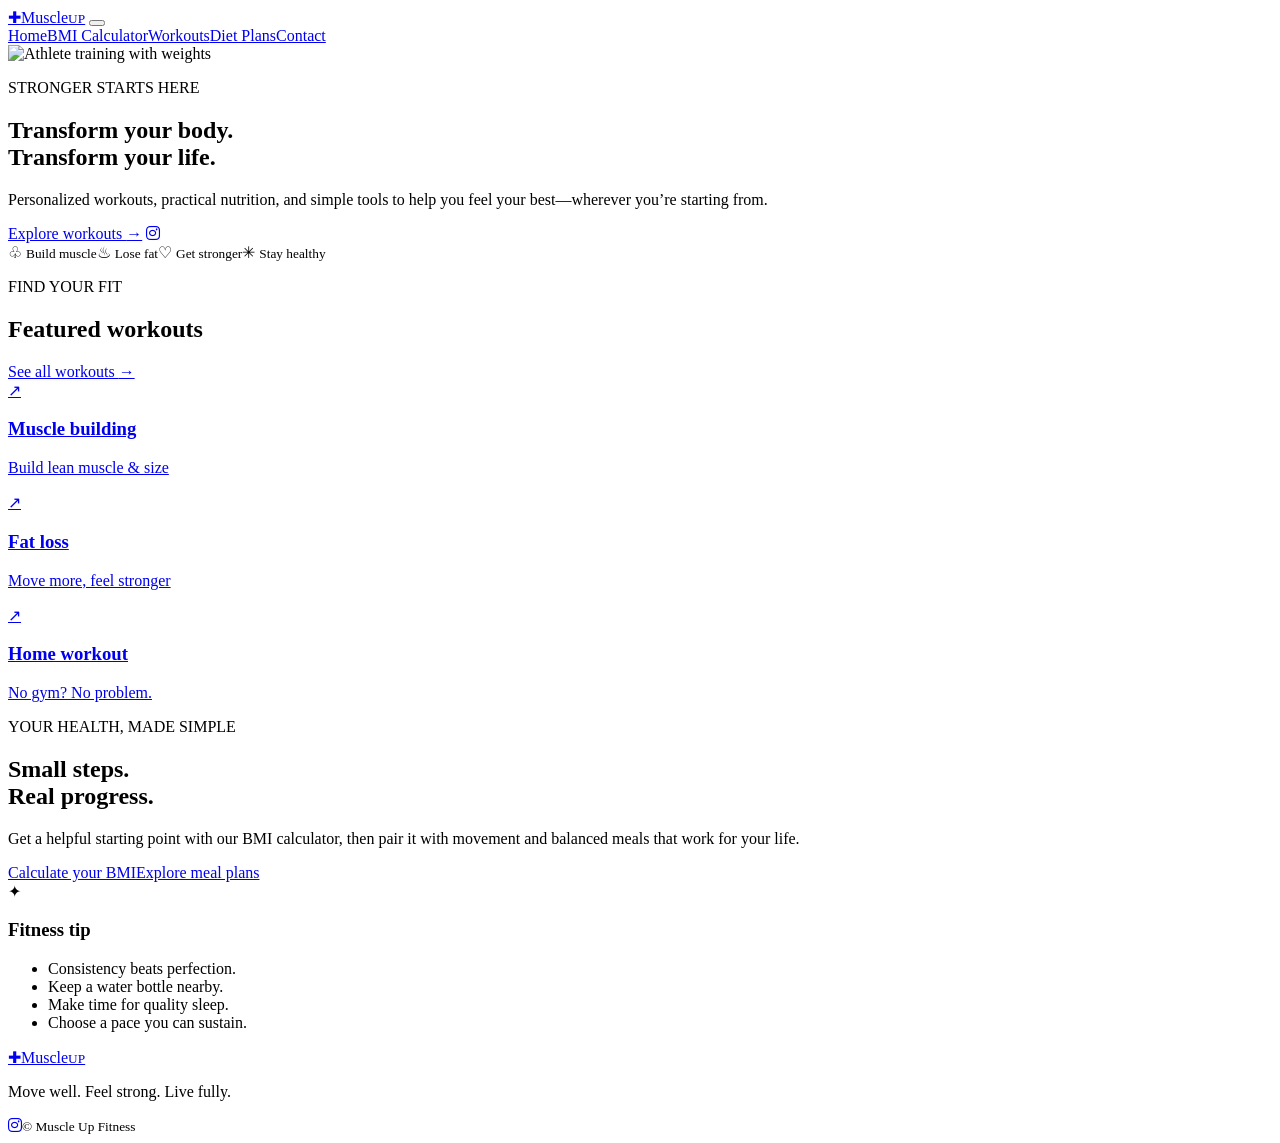
==== index.html @ e5216044 "Add files via upload" ====
<!DOCTYPE html>
<html lang="en">
<head>
  <meta charset="UTF-8">
  <meta name="viewport" content="width=device-width, initial-scale=1">
  <meta name="theme-color" content="#090d0d">
  <meta name="description" content="Build strength, feel better, and find your next workout with Muscle Up Fitness.">
  <title>Muscle Up Fitness | Train for your life</title>
  <link rel="stylesheet" href="css/style.css">
  <link rel="stylesheet" href="https://cdnjs.cloudflare.com/ajax/libs/font-awesome/6.7.2/css/all.min.css">
  <script src="js/main.js" defer></script>
</head>
<body>
  <header class="site-header">
    <a class="brand" href="index.html" aria-label="Muscle Up home"><span class="brand-mark" aria-hidden="true">✚</span><span>Muscle<small>UP</small></span></a>
    <button class="menu-toggle" type="button" aria-label="Open navigation" aria-expanded="false" aria-controls="primary-navigation"><span></span><span></span><span></span></button>
    <nav class="site-nav" id="primary-navigation" aria-label="Main navigation">
      <a class="active" aria-current="page" href="index.html">Home</a><a href="bmi.html">BMI Calculator</a><a href="workouts.html">Workouts</a><a href="diet.html">Diet Plans</a><a href="contact.html">Contact</a>
    </nav>
  </header>
  <main>
    <section class="hero">
      <img class="hero-foreground" src="https://images.unsplash.com/photo-1583454110551-21f2fa2afe61?auto=format&amp;fit=crop&amp;w=1100&amp;q=85" alt="Athlete training with weights">
      <div class="hero-content">
        <p class="eyebrow">STRONGER STARTS HERE</p>
        <h1>Transform your body.<br>Transform <span>your life.</span></h1>
        <p class="hero-copy">Personalized workouts, practical nutrition, and simple tools to help you feel your best—wherever you’re starting from.</p>
        <div class="hero-actions">
          <a class="button" href="workouts.html">Explore workouts <span aria-hidden="true">→</span></a>
          <a class="social-link" href="https://www.instagram.com/muscleup.hackathon?bqrl=MTl4OXN3Ymw5NG03bQ==" target="_blank" rel="noopener noreferrer" aria-label="Visit Muscle Up on Instagram"><i class="fa-brands fa-instagram" aria-hidden="true"></i></a>
        </div>
        <div class="benefits" aria-label="Training benefits"><span>♧ <small>Build muscle</small></span><span>♨ <small>Lose fat</small></span><span>♡ <small>Get stronger</small></span><span>✳ <small>Stay healthy</small></span></div>
      </div>
    </section>
    <section class="section">
      <div class="section-heading"><div><p class="eyebrow">FIND YOUR FIT</p><h2>Featured <span>workouts</span></h2></div><a class="text-link" href="workouts.html">See all workouts <span aria-hidden="true">→</span></a></div>
      <div class="card-grid three">
        <a class="feature-card photo-card photo-muscle" href="workouts.html#muscle"><span class="card-arrow">↗</span><div><h3>Muscle building</h3><p>Build lean muscle &amp; size</p></div></a>
        <a class="feature-card photo-card photo-fatloss" href="workouts.html#fat-loss"><span class="card-arrow">↗</span><div><h3>Fat loss</h3><p>Move more, feel stronger</p></div></a>
        <a class="feature-card photo-card photo-home" href="workouts.html#home"><span class="card-arrow">↗</span><div><h3>Home workout</h3><p>No gym? No problem.</p></div></a>
      </div>
    </section>
    <section class="section split-section">
      <div><p class="eyebrow">YOUR HEALTH, MADE SIMPLE</p><h2>Small steps.<br><span>Real progress.</span></h2><p class="muted">Get a helpful starting point with our BMI calculator, then pair it with movement and balanced meals that work for your life.</p><div class="button-row"><a class="button" href="bmi.html">Calculate your BMI</a><a class="button button-outline" href="diet.html">Explore meal plans</a></div></div>
      <aside class="tip-card"><span class="tip-icon" aria-hidden="true">✦</span><h3>Fitness tip</h3><ul><li>Consistency beats perfection.</li><li>Keep a water bottle nearby.</li><li>Make time for quality sleep.</li><li>Choose a pace you can sustain.</li></ul></aside>
    </section>
  </main>
  <footer class="site-footer"><a class="brand" href="index.html"><span class="brand-mark" aria-hidden="true">✚</span><span>Muscle<small>UP</small></span></a><p>Move well. Feel strong. Live fully.</p><a class="social-link" href="https://www.instagram.com/muscleup.hackathon?bqrl=MTl4OXN3Ymw5NG03bQ==" target="_blank" rel="noopener noreferrer" aria-label="Instagram"><i class="fa-brands fa-instagram" aria-hidden="true"></i></a><small>© <span data-year></span> Muscle Up Fitness</small></footer>
</body>
</html>
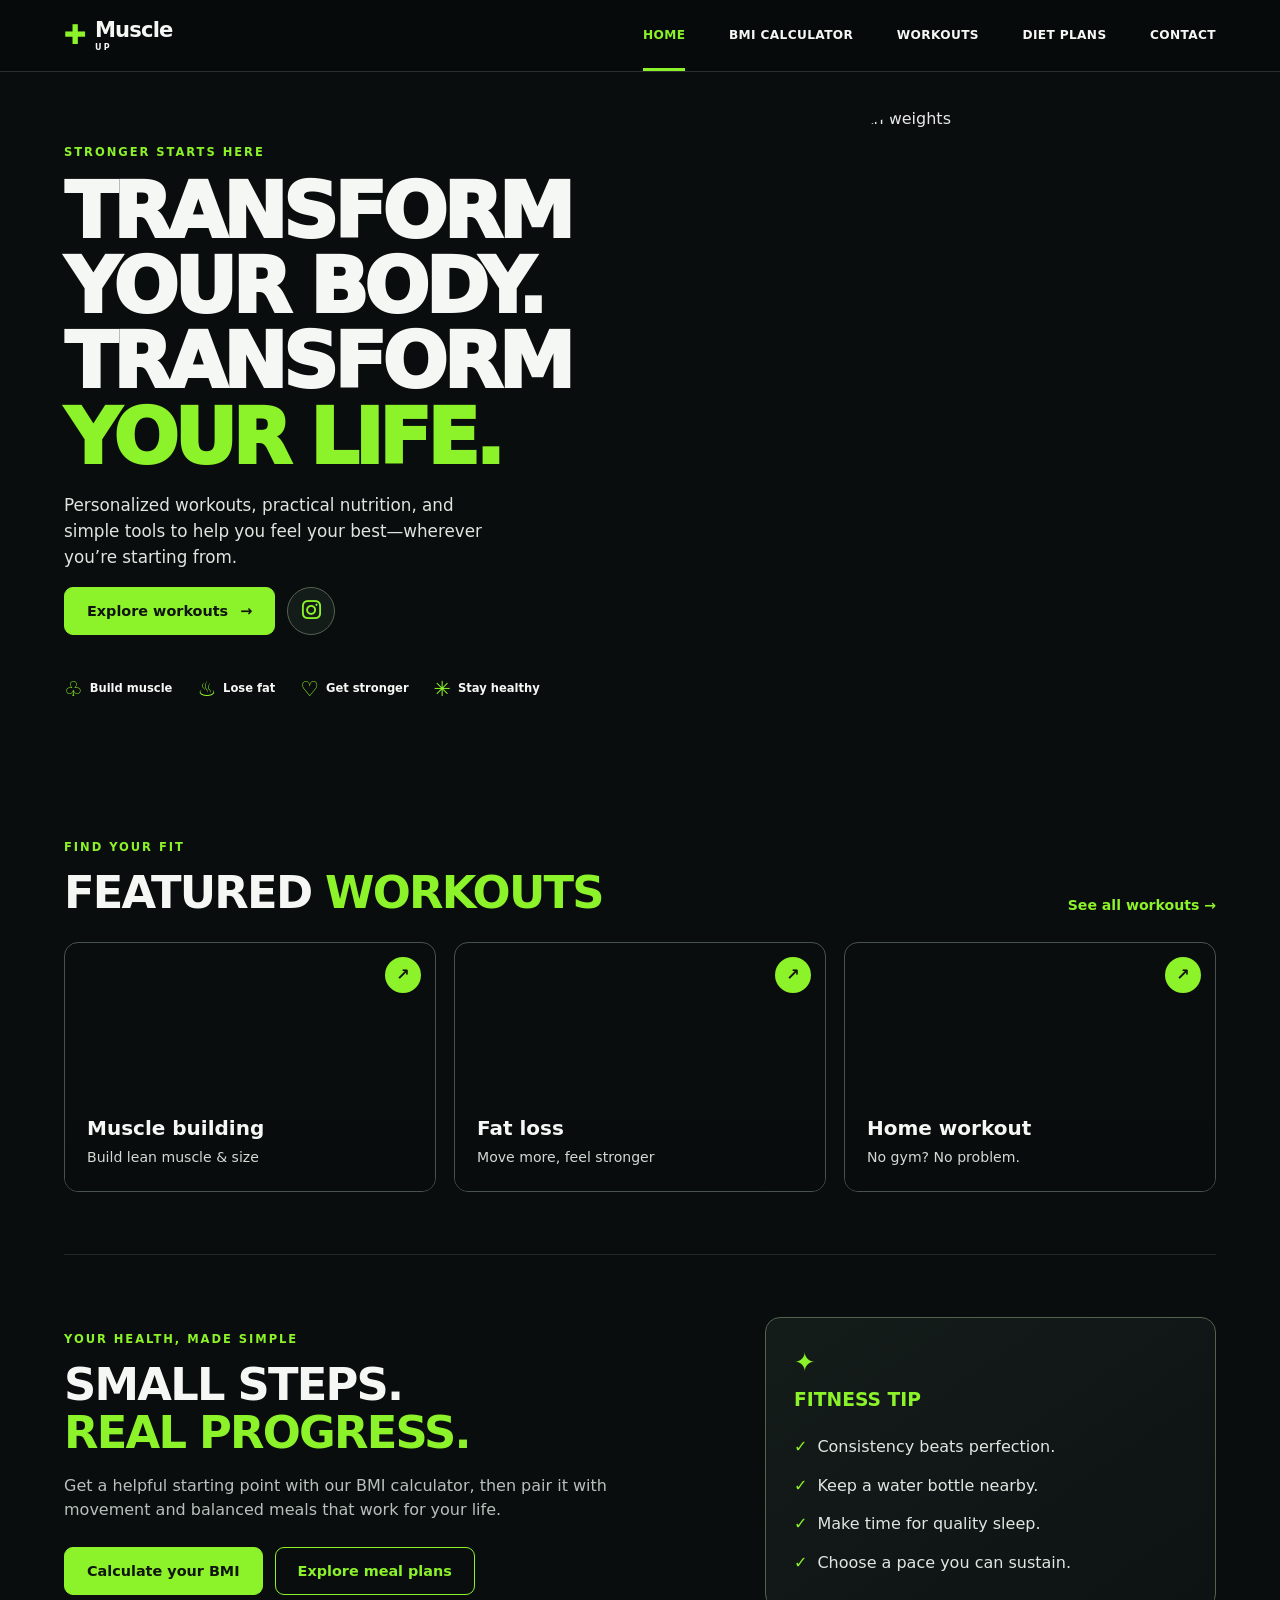
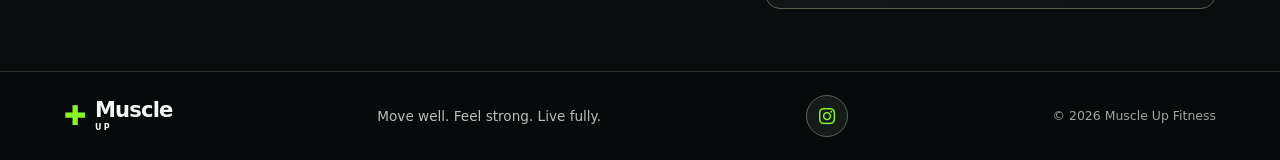
==== commit 648c53a6: "Fix HTML entity encoding in index.html" ====
--- a/index.html
+++ b/index.html
@@ -6,9 +6,9 @@
   <meta name="theme-color" content="#090d0d">
   <meta name="description" content="Build strength, feel better, and find your next workout with Muscle Up Fitness.">
   <title>Muscle Up Fitness | Train for your life</title>
-  <link rel="stylesheet" href="css/style.css">
+  <link rel="stylesheet" href="style.css">
   <link rel="stylesheet" href="https://cdnjs.cloudflare.com/ajax/libs/font-awesome/6.7.2/css/all.min.css">
-  <script src="js/main.js" defer></script>
+  <script src="main.js" defer></script>
 </head>
 <body>
   <header class="site-header">
@@ -47,4 +47,4 @@
   </main>
   <footer class="site-footer"><a class="brand" href="index.html"><span class="brand-mark" aria-hidden="true">✚</span><span>Muscle<small>UP</small></span></a><p>Move well. Feel strong. Live fully.</p><a class="social-link" href="https://www.instagram.com/muscleup.hackathon?bqrl=MTl4OXN3Ymw5NG03bQ==" target="_blank" rel="noopener noreferrer" aria-label="Instagram"><i class="fa-brands fa-instagram" aria-hidden="true"></i></a><small>© <span data-year></span> Muscle Up Fitness</small></footer>
 </body>
-</html>+</html>
--- a/style.css
+++ b/style.css
@@ -0,0 +1,231 @@
+:root {
+  color-scheme: dark;
+  --bg: #090d0d;
+  --panel: #111818;
+  --text: #f5f7f4;
+  --muted: #b7c0bb;
+  --lime: #8cf229;
+  --content: 72.5rem;
+}
+
+* { box-sizing: border-box; }
+html { scroll-behavior: smooth; }
+body { margin: 0; background: var(--bg); color: var(--text); font-family: Inter, ui-sans-serif, system-ui, -apple-system, BlinkMacSystemFont, "Segoe UI", sans-serif; line-height: 1.55; }
+a { color: inherit; text-decoration: none; }
+button, input, textarea { font: inherit; }
+button:focus-visible, a:focus-visible, input:focus-visible, textarea:focus-visible { outline: 3px solid var(--lime); outline-offset: 3px; }
+.site-header { min-height: 72px; padding: 0 max(5vw, calc((100vw - var(--content)) / 2)); display: flex; align-items: center; justify-content: space-between; gap: 30px; position: sticky; top: 0; z-index: 10; background: rgba(7, 11, 11, .96); border-bottom: 1px solid #29312d; backdrop-filter: blur(12px); }
+.brand { display: inline-flex; align-items: center; gap: 9px; font-size: 1.32rem; font-weight: 850; line-height: .9; letter-spacing: -.04em; }
+.brand-mark { color: var(--lime); font-size: 1.7rem; }
+.brand small { display: block; margin-top: 5px; font-size: .5rem; letter-spacing: .3em; font-weight: 700; }
+.site-nav { display: flex; align-items: center; gap: clamp(18px, 3.4vw, 45px); }
+.site-nav a { padding: 26px 0 23px; border-bottom: 3px solid transparent; font-size: .76rem; font-weight: 750; text-transform: uppercase; letter-spacing: .03em; transition: color .2s, border-color .2s; }
+.site-nav a:hover, .site-nav a.active { color: var(--lime); border-color: var(--lime); }
+.menu-toggle { display: none; }
+main { overflow: hidden; }
+.hero { position: relative; min-height: 530px; max-width: 1440px; margin: 0 auto; padding: 72px max(5vw, calc((100vw - var(--content)) / 2)); display: flex; align-items: center; background-color: #090d0d; background-image: linear-gradient(90deg, #090d0df5 0%, #090d0de8 36%, #090d0d66 67%, #090d0d20 100%), url("https://images.unsplash.com/photo-1534438327276-14e5300c3a48?auto=format&fit=crop&w=1800&q=85"); background-position: center, right center; background-size: cover, 55% 100%; background-repeat: no-repeat; }
+.hero-foreground { position: absolute; z-index: 1; right: 3%; bottom: 0; width: min(42%, 560px); height: 95%; object-fit: cover; object-position: center 25%; border-radius: 46% 46% 0 0; opacity: .94; -webkit-mask-image: linear-gradient(to bottom, #000 0%, #000 76%, transparent 100%); mask-image: linear-gradient(to bottom, #000 0%, #000 76%, transparent 100%); }
+.hero-content { max-width: 560px; position: relative; z-index: 2; }
+.eyebrow { margin: 0 0 12px; color: var(--lime); font-size: .72rem; font-weight: 850; letter-spacing: .17em; text-transform: uppercase; }
+h1, h2, h3, p { margin-top: 0; }
+.hero h1, .page-intro h1 { margin: 0 0 17px; font-size: clamp(2.6rem, 6vw, 5rem); font-weight: 950; line-height: .98; letter-spacing: -.055em; text-transform: uppercase; }
+h1 span, h2 span { color: var(--lime); }
+.hero-copy { max-width: 440px; color: #e0e5e0; font-size: 1.05rem; }
+.hero-actions { display: flex; align-items: center; gap: 12px; }
+.hero-actions .social-link { width: 48px; height: 48px; font-size: 1.35rem; }
+.button { min-height: 48px; display: inline-flex; align-items: center; justify-content: center; gap: 12px; padding: 11px 22px; border: 1px solid var(--lime); border-radius: 9px; background: var(--lime); color: #10150e; font-size: .9rem; font-weight: 850; cursor: pointer; transition: background .2s, transform .2s, box-shadow .2s; }
+.button:hover { background: #a4ff4a; box-shadow: 0 0 25px #8cf22935; transform: translateY(-1px); }
+.button-outline { background: transparent; color: var(--lime); }
+.button-outline:hover { background: #8cf22917; color: var(--lime); }
+.button-row { display: flex; flex-wrap: wrap; gap: 12px; margin-top: 24px; }
+.benefits { display: flex; flex-wrap: wrap; gap: 25px; margin-top: 38px; color: var(--lime); font-size: 1.3rem; }
+.benefits span { display: flex; align-items: center; gap: 7px; }
+.benefits small { color: var(--text); font-size: .72rem; font-weight: 650; }
+.section, .page-main { width: min(var(--content), 90%); margin: 0 auto; }
+.section { padding: 62px 0; }
+.compact-section { padding-top: 20px; }
+.section-heading { display: flex; justify-content: space-between; align-items: end; gap: 18px; margin-bottom: 25px; }
+.section-heading h2, .split-section h2 { margin: 0; font-size: clamp(1.8rem, 4vw, 2.8rem); font-weight: 900; line-height: 1.08; letter-spacing: -.04em; text-transform: uppercase; }
+.text-link { color: var(--lime); font-size: .88rem; font-weight: 750; }
+.text-link:hover { color: #b4ff73; }
+.card-grid { display: grid; gap: 18px; }
+.card-grid.three { grid-template-columns: repeat(3, minmax(0, 1fr)); }
+.feature-card { min-height: 250px; position: relative; display: flex; align-items: end; overflow: hidden; border: 1px solid #47524d; border-radius: 14px; }
+.photo-card::before { content: ""; position: absolute; inset: 0; background: linear-gradient(0deg, #080c0cf2, transparent 75%); transition: transform .4s; }
+.photo-card:hover::before { transform: scale(1.04); }
+.photo-muscle { background: url("https://images.unsplash.com/photo-1583454110551-21f2fa2afe61?auto=format&fit=crop&w=900&q=80") center / cover; }
+.photo-fatloss { background: url("https://images.unsplash.com/photo-1517836357463-d25dfeac3438?auto=format&fit=crop&w=900&q=80") center / cover; }
+.photo-home { background: url("https://images.unsplash.com/photo-1599058945522-28d584b6f0ff?auto=format&fit=crop&w=900&q=80") center / cover; }
+.feature-card > div { position: relative; padding: 22px; }
+.feature-card h3 { margin: 0 0 3px; font-size: 1.25rem; }
+.feature-card p { margin: 0; color: #d3dad4; font-size: .88rem; }
+.card-arrow { position: absolute; top: 14px; right: 14px; z-index: 1; width: 36px; height: 36px; display: grid; place-items: center; border-radius: 50%; background: var(--lime); color: #111; font-weight: 900; }
+.split-section { display: grid; grid-template-columns: 1.35fr 1fr; align-items: center; gap: 8%; border-top: 1px solid #1f2823; }
+.split-section h2 { margin-bottom: 16px; }
+.muted { max-width: 560px; color: var(--muted); }
+.tip-card, .panel { border: 1px solid #53634e; border-radius: 15px; background: linear-gradient(145deg, #141c1a, #0d1212); }
+.tip-card { padding: 25px 28px; }
+.tip-icon { color: var(--lime); font-size: 1.6rem; }
+.tip-card h3 { margin: 2px 0 14px; color: var(--lime); text-transform: uppercase; }
+.tip-card ul { margin: 0; padding: 0; list-style: none; }
+.tip-card li { padding: 7px 0 7px 24px; color: #e0e6e1; }
+.tip-card li::before { content: "✓"; margin-left: -24px; margin-right: 10px; color: var(--lime); font-weight: 900; }
+.page-main { min-height: calc(100vh - 180px); }
+.page-intro { max-width: 760px; margin: 0 auto; padding: 65px 0 36px; text-align: center; }
+.page-intro h1 { font-size: clamp(2.6rem, 7vw, 4.7rem); }
+.page-intro > p:last-child { max-width: 620px; margin: 0 auto; color: var(--muted); font-size: 1rem; }
+.bmi-layout { display: grid; grid-template-columns: 1.05fr .95fr; align-items: start; gap: 24px; padding: 15px 0 70px; }
+.bmi-form { padding: clamp(22px, 4vw, 38px); }
+.bmi-form h2, .panel h2, .contact-form h2, .contact-details h2 { margin-bottom: 22px; font-size: 1.35rem; }
+.bmi-form label, .contact-form label { display: block; margin: 15px 0 7px; font-size: .91rem; font-weight: 700; }
+.bmi-form label span { color: var(--muted); }
+.unit-selectors { display: grid; grid-template-columns: repeat(2, minmax(0, 1fr)); gap: 12px; }
+.unit-selector-box { min-width: 0; padding: 13px; border: 1px solid #35413a; border-radius: 10px; background: #141c1a; }
+.unit-selector-box label { margin: 0 0 8px; }
+.bmi-entry-fields { display: grid; gap: 12px; margin-top: 16px; }
+.bmi-input-group { min-width: 0; padding: 13px; border: 1px solid #35413a; border-radius: 10px; background: #141c1a; }
+.bmi-input-group > label { margin: 0 0 8px; }
+.bmi-group-title { margin-bottom: 8px; font-size: .91rem; font-weight: 700; }
+.bmi-input-group input { padding: 10px; }
+.imperial-height-inputs { display: grid; gap: 10px; }
+.imperial-height-inputs label { margin: 0 0 5px; color: var(--muted); font-size: .78rem; }
+input, textarea, select { width: 100%; min-height: 48px; padding: 12px 14px; border: 1px solid #45514c; border-radius: 8px; background: #202828; color: var(--text); }
+input::placeholder, textarea::placeholder { color: #a0aaa4; }
+textarea { min-height: 135px; resize: vertical; }
+.button-wide { width: 100%; margin-top: 20px; }
+.result-box { margin-top: 20px; padding: 20px; border: 1px solid #34403b; border-radius: 12px; background: #171f20; text-align: center; }
+.result-label { margin-bottom: 0; color: var(--muted); font-size: .86rem; }
+.result-value { margin: 0; color: var(--lime); font-size: clamp(2.3rem, 6vw, 3.6rem); font-weight: 900; line-height: 1.15; }
+.result-category { display: inline-block; margin: 8px 0; padding: 5px 16px; border-radius: 20px; background: var(--lime); color: #12170e; font-weight: 800; }
+.result-message { margin: 10px 0 0; color: var(--muted); font-size: .84rem; }
+.bmi-side { display: grid; gap: 16px; }
+.bmi-side .panel { padding: 22px; }
+.bmi-side h2 { margin: 0 0 14px; font-size: 1.12rem; }
+.accent-icon, .formula-icon { color: var(--lime); }
+.table-wrap { overflow-x: auto; }
+table { width: 100%; border-collapse: collapse; font-size: .87rem; }
+th, td { padding: 11px 12px; border: 1px solid #35403b; text-align: left; }
+th { background: #1b2422; color: var(--lime); font-weight: 800; }
+td { color: #e4e9e5; }
+.formula-panel { display: flex; align-items: center; gap: 20px; }
+.formula-icon { font-size: 3rem; }
+.formula-panel h2 { margin-bottom: 7px; }
+.formula { display: inline-block; margin: 0; padding: 8px 12px; border: 1px solid var(--lime); border-radius: 7px; color: var(--lime); font-size: .9rem; }
+.disclaimer { margin: 0; color: #aeb9b1; font-size: .8rem; }
+.plan-card { overflow: hidden; border: 1px solid #39443e; border-radius: 14px; background: var(--panel); }
+.plan-image { height: 175px; background-position: center; background-size: cover; }
+.plan-muscle { background-image: url("https://images.unsplash.com/photo-1583454110551-21f2fa2afe61?auto=format&fit=crop&w=900&q=80"); }
+.plan-fatloss { background-image: url("https://images.unsplash.com/photo-1517836357463-d25dfeac3438?auto=format&fit=crop&w=900&q=80"); }
+.plan-strength { background-image: url("https://images.unsplash.com/photo-1534438327276-14e5300c3a48?auto=format&fit=crop&w=900&q=80"); }
+.plan-beginner { background-image: url("https://images.unsplash.com/photo-1571019613454-1cb2f99b2d8b?auto=format&fit=crop&w=900&q=80"); }
+.plan-home { background-image: url("https://images.unsplash.com/photo-1599058945522-28d584b6f0ff?auto=format&fit=crop&w=900&q=80"); }
+.plan-recovery { background-image: url("https://images.unsplash.com/photo-1544367567-0f2fcb009e0b?auto=format&fit=crop&w=900&q=80"); }
+.plan-content { position: relative; padding: 23px 20px 20px; }
+.plan-icon { position: absolute; top: -23px; right: 18px; width: 45px; height: 45px; display: grid; place-items: center; border: 4px solid var(--panel); border-radius: 50%; background: var(--lime); color: #10150e; font-size: 1.2rem; }
+.plan-content h2 { margin: 0 0 8px; font-size: 1.18rem; }
+.plan-content p { min-height: 66px; margin: 0 0 15px; color: var(--muted); font-size: .88rem; }
+.schedule-table { min-width: 600px; }
+.diet-tabs { display: grid; grid-template-columns: repeat(5, 1fr); gap: 10px; margin-bottom: 20px; }
+.diet-tab { min-height: 58px; padding: 9px 13px; border: 1px solid #3c4942; border-radius: 10px; background: #151d1b; color: var(--text); font-size: .85rem; font-weight: 750; cursor: pointer; }
+.diet-tab:hover, .diet-tab.active { border-color: var(--lime); background: var(--lime); color: #11170d; }
+.diet-feature { display: grid; grid-template-columns: .9fr 1.1fr; overflow: hidden; }
+.diet-photo { min-height: 315px; background: url("https://images.unsplash.com/photo-1512621776951-a57141f2eefd?auto=format&fit=crop&w=1100&q=85") center / cover; }
+.diet-copy { padding: clamp(22px, 4vw, 38px); align-self: center; }
+.diet-copy h2 { margin: 0 0 12px; font-size: 1.65rem; }
+.diet-copy > p:not(.eyebrow) { color: var(--muted); }
+.nutrition-points { display: grid; grid-template-columns: 1fr 1fr; gap: 12px; margin-top: 22px; }
+.nutrition-points > div { display: flex; gap: 10px; align-items: center; padding: 12px; border: 1px solid #35413a; border-radius: 9px; }
+.nutrition-points > div > span { color: var(--lime); font-size: 1.5rem; }
+.nutrition-points p { margin: 0; }
+.nutrition-points strong, .nutrition-points small { display: block; }
+.nutrition-points strong { font-size: .84rem; }
+.nutrition-points small { color: var(--muted); font-size: .72rem; }
+.meal-list { border: 1px solid #35413a; border-radius: 12px; overflow: hidden; }
+.meal-row { display: grid; grid-template-columns: 44px 1fr auto; align-items: center; gap: 14px; padding: 16px 20px; background: #111817; }
+.meal-row + .meal-row { border-top: 1px solid #29332e; }
+.meal-icon { color: var(--lime); font-size: 1.4rem; }
+.meal-row h3 { margin: 0 0 2px; font-size: 1rem; }
+.meal-row p { margin: 0; color: var(--muted); font-size: .88rem; }
+.meal-time { color: var(--lime); font-size: .78rem; font-weight: 700; }
+.meal-list + .disclaimer { margin-top: 15px; }
+.contact-layout { display: grid; grid-template-columns: 1.25fr .75fr; align-items: start; gap: 22px; }
+.contact-form, .contact-details { padding: clamp(22px, 4vw, 34px); }
+.contact-form h2, .contact-details h2 { margin-bottom: 8px; }
+.form-pair { display: grid; grid-template-columns: 1fr 1fr; gap: 14px; }
+.form-status { min-height: 1.3em; margin: 12px 0 0; color: var(--lime); font-size: .88rem; }
+.detail-line { display: flex; gap: 14px; align-items: start; margin: 18px 0; color: var(--muted); }
+.detail-line > span { color: var(--lime); font-size: 1.25rem; }
+.detail-line a:hover { color: var(--lime); }
+.contact-details hr { margin: 25px 0; border: 0; border-top: 1px solid #344039; }
+.contact-details h3 { margin-bottom: 14px; }
+.hours-line { display: flex; justify-content: space-between; gap: 10px; color: var(--muted); font-size: .86rem; }
+.hours-line span:last-child { text-align: right; color: var(--text); }
+.site-footer { display: flex; justify-content: space-between; align-items: center; gap: 20px; padding: 23px max(5vw, calc((100vw - var(--content)) / 2)); border-top: 1px solid #29312d; background: #070a0a; }
+.site-footer p { margin: 0; color: var(--muted); font-size: .85rem; }
+.site-footer > small { color: #9da69f; font-size: .78rem; }
+.social-link { width: 42px; height: 42px; display: inline-grid; place-items: center; flex: 0 0 auto; border: 1px solid #53634e; border-radius: 50%; background: #141c1a; color: var(--lime); font-size: 1.15rem; transition: background .2s, color .2s, transform .2s; }
+.social-link:hover { transform: translateY(-2px); background: var(--lime); color: #10150e; }
+
+@media (max-width: 760px) {
+  .site-header { min-height: 64px; padding: 0 5%; }
+  .menu-toggle { width: 44px; height: 44px; display: grid; align-content: center; justify-items: center; gap: 5px; border: 1px solid #36413c; border-radius: 9px; background: #111817; cursor: pointer; }
+  .menu-toggle span { width: 20px; height: 2px; background: var(--lime); transition: transform .2s, opacity .2s; }
+  .menu-toggle[aria-expanded="true"] span:first-child { transform: translateY(7px) rotate(45deg); }
+  .menu-toggle[aria-expanded="true"] span:nth-child(2) { opacity: 0; }
+  .menu-toggle[aria-expanded="true"] span:last-child { transform: translateY(-7px) rotate(-45deg); }
+  .site-nav { position: absolute; top: calc(100% + 1px); left: 0; right: 0; display: none; padding: 8px 5% 15px; border-bottom: 1px solid #36413c; background: #090d0d; }
+  .site-nav.is-open { display: grid; gap: 0; }
+  .site-nav a { padding: 13px 4px; border-bottom: 1px solid #202925; }
+  .site-nav a.active { border-bottom-color: var(--lime); }
+  .hero { min-height: 560px; padding: 55px 6%; background-position: 58% center; }
+  .hero::after { content: ""; position: absolute; inset: 0; background: linear-gradient(90deg, #090d0de8 0%, #090d0db8 68%, #090d0d50); }
+  .hero-content { z-index: 1; }
+  .benefits { gap: 14px 19px; }
+  .section, .page-main { width: 88%; }
+  .section { padding: 45px 0; }
+  .compact-section { padding-top: 12px; }
+  .card-grid.three { grid-template-columns: repeat(2, minmax(0, 1fr)); }
+  .feature-card { min-height: 220px; }
+  .split-section { grid-template-columns: 1fr; gap: 28px; }
+  .page-intro { padding: 49px 0 28px; }
+  .bmi-layout, .contact-layout { grid-template-columns: 1fr; }
+  .bmi-layout { padding-top: 5px; }
+  .diet-tabs { grid-template-columns: repeat(3, 1fr); }
+  .diet-feature { grid-template-columns: 1fr; }
+  .diet-photo { min-height: 240px; }
+  .site-footer { flex-wrap: wrap; padding: 20px 6%; }
+}
+@media (max-width: 1024px) {
+  .hero { background-image: linear-gradient(90deg, #090d0df5 0%, #090d0de8 55%, #090d0d80 100%); background-position: center; background-size: cover; }
+  .hero-foreground { display: none; }
+}
+@media (max-width: 480px) {
+  .hero { min-height: 520px; padding: 45px 6%; }
+  .hero h1 { font-size: clamp(2.5rem, 12vw, 3.5rem); }
+  .hero-copy { font-size: .96rem; }
+  .benefits { display: grid; grid-template-columns: 1fr 1fr; margin-top: 28px; }
+  .section-heading { align-items: start; flex-direction: column; }
+  .card-grid.three { grid-template-columns: 1fr; }
+  .feature-card { min-height: 230px; }
+  .button-row { align-items: stretch; flex-direction: column; }
+  .button-row .button { width: 100%; }
+  .page-intro { padding: 42px 0 24px; }
+  .diet-tabs { grid-template-columns: repeat(2, 1fr); gap: 8px; }
+  .diet-tab { min-height: 50px; font-size: .78rem; }
+  .nutrition-points { grid-template-columns: 1fr; }
+  .meal-row { grid-template-columns: 34px 1fr; gap: 9px; padding: 14px; }
+  .meal-time { grid-column: 2; }
+  .form-pair { grid-template-columns: 1fr; gap: 0; }
+  .site-footer { align-items: flex-start; flex-direction: column; gap: 10px; }
+  .hours-line { font-size: .8rem; }
+  .unit-selectors { gap: 8px; }
+  .bmi-input-group { padding: 9px; }
+  .bmi-input-group input { padding: 8px; }
+}
+@media (prefers-reduced-motion: reduce) {
+  *, *::before, *::after { scroll-behavior: auto !important; transition-duration: .01ms !important; }
+}
+@media (hover: hover) and (pointer: fine) {
+  body::before { content: ""; position: fixed; inset: 0; z-index: 20; pointer-events: none; opacity: 0; background: radial-gradient(circle 190px at var(--spotlight-x, -300px) var(--spotlight-y, -300px), rgba(140, 242, 41, .18), rgba(140, 242, 41, .05) 42%, transparent 72%); mix-blend-mode: screen; transition: opacity .15s ease; }
+  body.has-spotlight::before { opacity: 1; }
+}
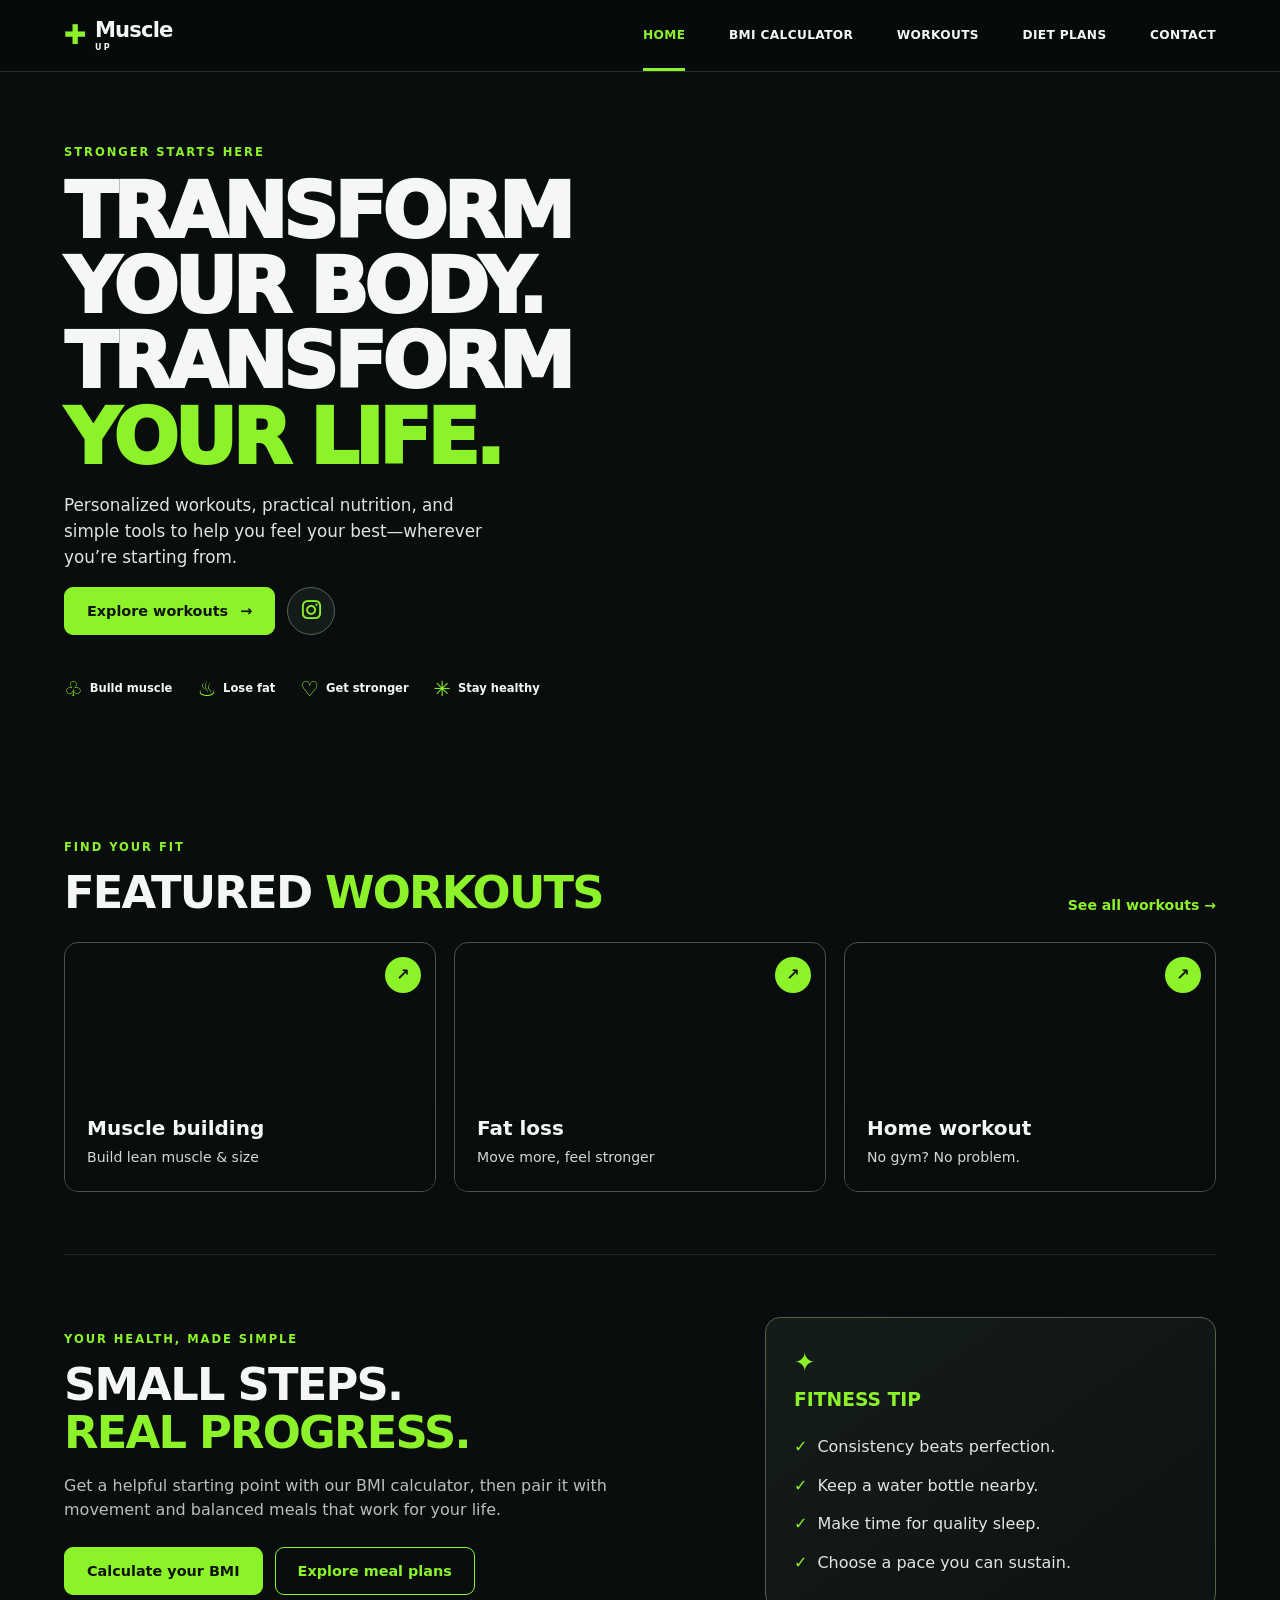
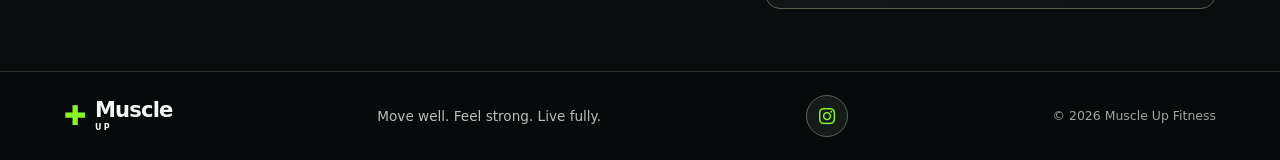
==== commit 530a6dde: "Fix HTML encoding issues in index.html" ====
--- a/index.html
+++ b/index.html
@@ -20,7 +20,6 @@
   </header>
   <main>
     <section class="hero">
-      <img class="hero-foreground" src="https://images.unsplash.com/photo-1583454110551-21f2fa2afe61?auto=format&amp;fit=crop&amp;w=1100&amp;q=85" alt="Athlete training with weights">
       <div class="hero-content">
         <p class="eyebrow">STRONGER STARTS HERE</p>
         <h1>Transform your body.<br>Transform <span>your life.</span></h1>
